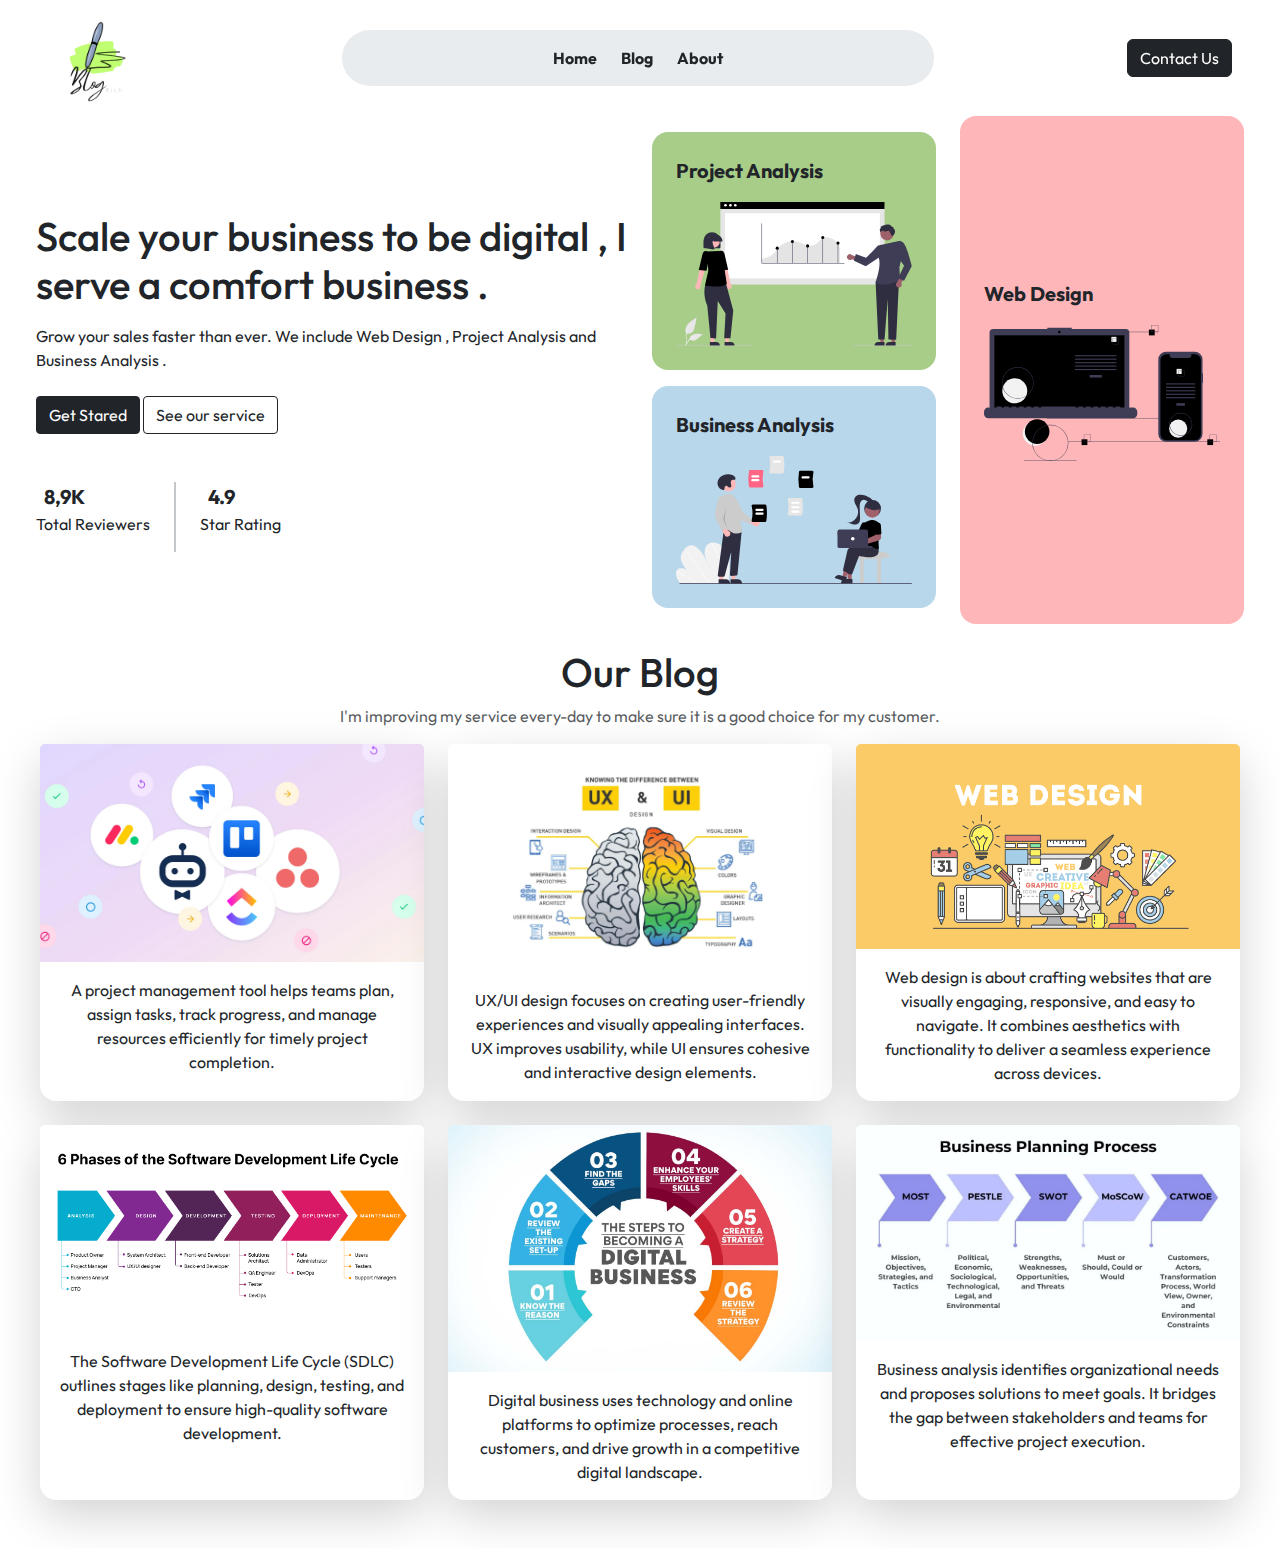
==== Code/HTML/blog-website/index.html @ 3004e8ea "PG" ====
<!DOCTYPE html>
<html lang="en">

<head>
    <meta charset="UTF-8">
    <meta name="viewport" content="width=device-width, initial-scale=1.0">
    <title>Blog 1990</title>
    <link rel="preconnect" href="https://fonts.googleapis.com">
    <link rel="preconnect" href="https://fonts.gstatic.com" crossorigin>
    <link href="https://fonts.googleapis.com/css2?family=Outfit:wght@100..900&display=swap" rel="stylesheet">
    <link rel="stylesheet" href="./index.css">
    <link rel="stylesheet" href="https://cdnjs.cloudflare.com/ajax/libs/font-awesome/6.7.1/css/all.min.css"
        integrity="sha512-5Hs3dF2AEPkpNAR7UiOHba+lRSJNeM2ECkwxUIxC1Q/FLycGTbNapWXB4tP889k5T5Ju8fs4b1P5z/iB4nMfSQ=="
        crossorigin="anonymous" referrerpolicy="no-referrer" />
    <link href="https://cdn.jsdelivr.net/npm/bootstrap@5.3.3/dist/css/bootstrap.min.css" rel="stylesheet"
        integrity="sha384-QWTKZyjpPEjISv5WaRU9OFeRpok6YctnYmDr5pNlyT2bRjXh0JMhjY6hW+ALEwIH" crossorigin="anonymous">
    <script src="https://cdn.jsdelivr.net/npm/bootstrap@5.3.3/dist/js/bootstrap.bundle.min.js"
        integrity="sha384-YvpcrYf0tY3lHB60NNkmXc5s9fDVZLESaAA55NDzOxhy9GkcIdslK1eN7N6jIeHz"
        crossorigin="anonymous"></script>
    <script src="data.js"></script>
</head>

<body>
    <div class="container-fluid-0 overflow-x-hidden">
        <nav class="navbar text-dark fixed-top px-5 d-none d-lg-flex">
            <img src="../../image/Blog-removebg-preview.png" alt="" style="width: 100px;">
            <div
                class="bg-body-secondary d-flex justify-content-center align-items-center border border-0 rounded-5 p-3 w-50 ">
                <ul class="d-flex flex-row list-group">
                    <a href="#home" class="nav-link fw-bold">Home</a>
                    <a href="#blog" class="nav-link mx-4 fw-bold">Blog</a>
                    <a href="#about" class="nav-link fw-bold">About</a>
                </ul>
            </div>
            <div>
                <button class="btn btn-dark">Contact Us</button>
            </div>
        </nav>
        <main class="">
            <!-- home -->
            <div id="home" class="row mx-lg-4 mx-2">
                <div class="col-lg-6 col-md-12 mt-5 pt-5">
                    <h1>Scale your business to be digital , I serve a comfort business . </h1>
                    <p class="my-3">Grow your sales faster than ever. We include Web Design , Project Analysis and
                        Business
                        Analysis
                        .
                    </p>
                    <!-- btn group -->
                    <div class="mt-4">
                        <button class="btn btn-dark rounded-1">Get Stared</button>
                        <button class="btn btn-outline-dark rounded-1">See our service</button>
                    </div>
                    <div class="d-flex mt-5">
                        <div class="d-flex flex-column align-items-start">
                            <div class="d-flex align-items-center fs-5 fw-bold">
                                <i class="fa-regular fa-user"></i>
                                <p class="m-auto ms-2">8,9K</p>
                            </div>
                            <p>Total Reviewers</p>
                        </div>
                        <div class="border border-secondary-subtle mx-4"></div>
                        <div class="d-flex flex-column align-items-start">
                            <div class="d-flex align-items-center fs-5 fw-bold">
                                <i class="fa-solid fa-star-of-life"></i>
                                <p class="m-auto ms-2">4.9</p>
                            </div>
                            <p>Star Rating</p>
                        </div>
                    </div>
                </div>
                <div class="col-lg-6 col-md-12 col-sm-12">
                    <div class="row">
                        <div class="col-lg-6 col-md-12 col-sm-12">
                            <div class="row my-3">
                                <div class="col-12 mb-3">
                                    <div class="border-0 rounded-4 p-4" style="background-color: #A8CD89;">
                                        <p class="fw-bold fs-5 mb-3">Project Analysis</p>
                                        <img src="../../image/business.svg" alt="Project Analysis"
                                            class="w-100 img-fluid">
                                    </div>
                                </div>
                                <div class="col-12">
                                    <div class="border-0 rounded-4 p-4" style="background-color: #B9D7EA;">
                                        <p class="fw-bold fs-5 mb-3">Business Analysis</p>
                                        <img src="../../image/management.svg" alt="Business Analysis"
                                            class="w-100 img-fluid">
                                    </div>
                                </div>
                            </div>
                        </div>
                        <div class="col-lg-6 col-md-12 col-sm-12">
                            <div class="border-0 rounded-4 h-100 p-4 d-flex flex-column justify-content-center"
                                style="background-color: #FFB6B9;">
                                <p class="fw-bold fs-5 mb-3">Web Design</p>
                                <img src="../../image/website.svg" alt="Web Design" class="w-100">
                            </div>
                        </div>
                    </div>
                </div>

            </div>
            <!-- Blog -->
            <div id="blog" class="row my-4 text-center justify-content-center mx-lg-3">
                <div class="px-5">
                    <h1 class="">Our Blog</h1>
                    <p class="text-body-secondary">I'm improving my service every-day to make sure it is a good
                        choice for my
                        customer.</p>
                </div>
                <div class="row justify-content-center">
                    <div class="col-lg-4 d-flex justify-content-center mb-4">
                        <div class="card border border-0 shadow-lg rounded-4">
                            <img src="../../image/PTool.webp" class="card-img-top w-100 m-auto " alt="">
                            <div class="card-body">
                                <p class="card-text">A project management tool helps teams plan, assign
                                    tasks, track
                                    progress, and manage resources efficiently for timely
                                    project completion.</p>
                            </div>
                        </div>
                    </div>
                    <div class="col-lg-4 d-flex justify-content-center mb-4">
                        <div class="card border border-0 shadow-lg rounded-4">
                            <img src="../../image/uxui.jpg" class="card-img-top w-100 m-auto " alt="">
                            <div class="card-body">
                                <p class="card-text">UX/UI design focuses on creating user-friendly
                                    experiences and
                                    visually appealing interfaces. UX improves usability,
                                    while UI ensures cohesive and interactive design elements.</p>
                            </div>
                        </div>
                    </div>
                    <div class="col-lg-4 d-flex justify-content-center mb-4">
                        <div class="card border border-0 shadow-lg rounded-4">
                            <img src="../../image/webdesign.png" class="card-img-top w-100 m-auto " alt="">
                            <div class="card-body">
                                <p class="card-text">Web design is about crafting websites that are
                                    visually
                                    engaging,
                                    responsive, and easy to navigate. It combines
                                    aesthetics with functionality to deliver a seamless experience across devices.</p>
                            </div>
                        </div>
                    </div>
                    <div class="col-lg-4 d-flex justify-content-center mb-4">
                        <div class="card border border-0 shadow-lg rounded-4">
                            <img src="../../image/sdlc.png" class="card-img-top w-100 m-auto " alt="">
                            <div class="card-body">
                                <p class="card-text">The Software Development Life Cycle (SDLC) outlines
                                    stages like
                                    planning, design, testing, and deployment to ensure
                                    high-quality software development.</p>
                            </div>
                        </div>
                    </div>
                    <div class="col-lg-4 d-flex justify-content-center mb-4">
                        <div class="card border border-0 shadow-lg rounded-4">
                            <img src="../../image/digital.jpg" class="card-img-top w-100 m-auto " alt="">
                            <div class="card-body">
                                <p class="card-text">Digital business uses technology and online platforms
                                    to optimize
                                    processes, reach customers, and drive growth in a
                                    competitive digital landscape.</p>
                            </div>
                        </div>
                    </div>
                    <div class="col-lg-4 d-flex justify-content-center mb-4">
                        <div class="card border border-0 shadow-lg rounded-4">
                            <img src="../../image/Bs.webp" class="card-img-top w-100 m-auto " alt="">
                            <div class="card-body">
                                <p class="card-text">Business analysis identifies organizational needs and
                                    proposes
                                    solutions to meet goals. It bridges the gap between
                                    stakeholders and teams for effective project execution.</p>
                            </div>
                        </div>
                    </div>

                </div>
            </div>

        </main>

</body>

</html>
---- Code/HTML/blog-website/index.css ----
*{
   font-family: "Outfit", serif;
}
body{
   background-color: #FBFBFB;
}
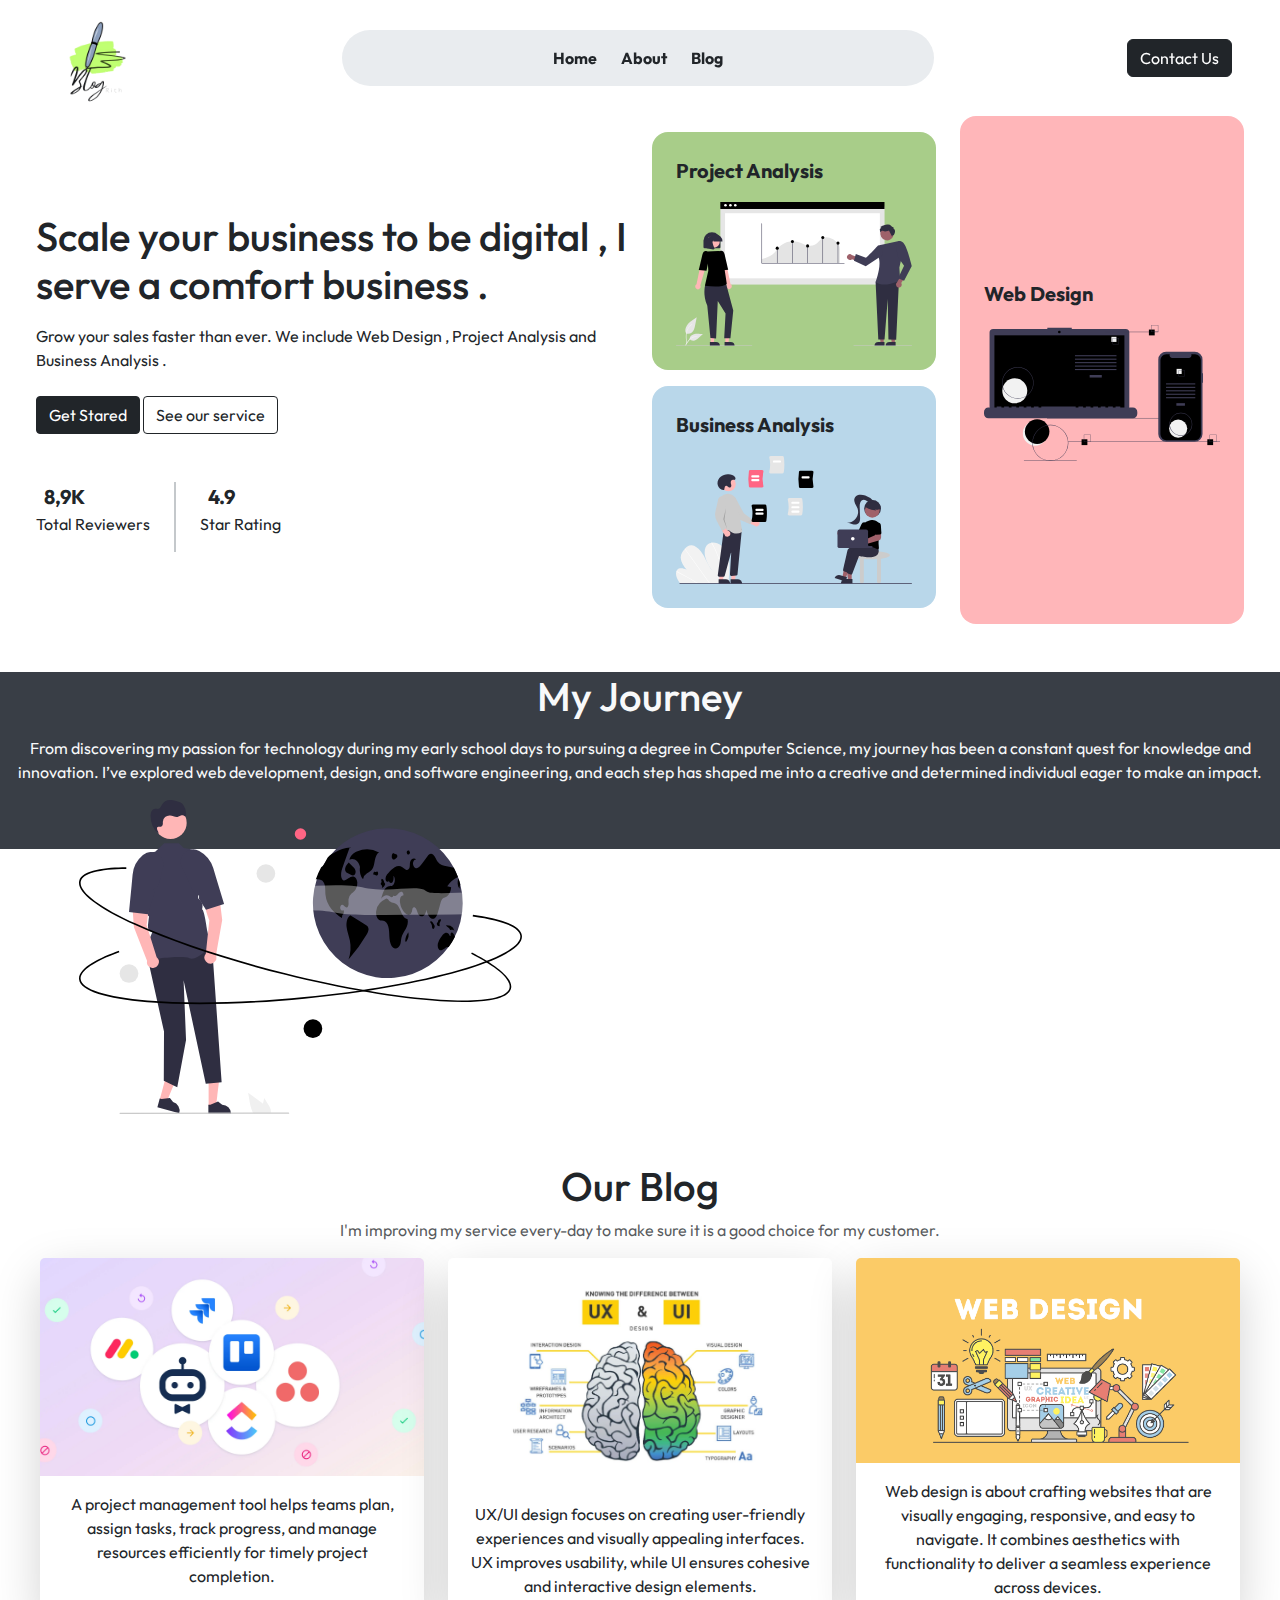
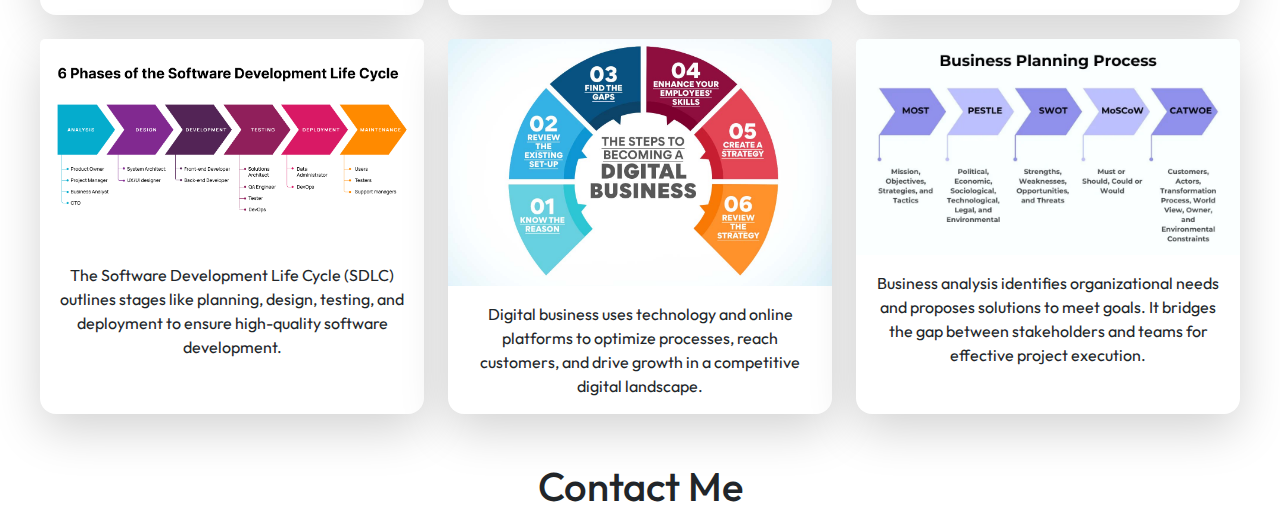
==== commit 720c51de: "PG" ====
--- a/Code/HTML/blog-website/index.html
+++ b/Code/HTML/blog-website/index.html
@@ -28,12 +28,12 @@
                 class="bg-body-secondary d-flex justify-content-center align-items-center border border-0 rounded-5 p-3 w-50 ">
                 <ul class="d-flex flex-row list-group">
                     <a href="#home" class="nav-link fw-bold">Home</a>
-                    <a href="#blog" class="nav-link mx-4 fw-bold">Blog</a>
-                    <a href="#about" class="nav-link fw-bold">About</a>
+                    <a href="#about" class="nav-link fw-bold mx-4">About</a>
+                    <a href="#blog" class="nav-link fw-bold">Blog</a>
                 </ul>
             </div>
             <div>
-                <button class="btn btn-dark">Contact Us</button>
+                <a class="btn btn-dark" href="#contact">Contact Us</a>
             </div>
         </nav>
         <main class="">
@@ -100,6 +100,27 @@
                 </div>
 
             </div>
+            <!-- about me -->
+            <div id="about" class="text-light my-5 position-relative">
+                <!-- bg about -->
+                <div class="position-absolute w-100 z-n1 top-0" style="height: 40%; background-color: #393E46;"></div>
+                <div class="row text-center">
+                    <h1 class="mb-3">My Journey</h1>
+                    <p class="text-light">
+                        From discovering my passion for technology during my early school days to pursuing a degree in
+                        Computer Science, my journey has been a constant quest for knowledge and innovation. I’ve
+                        explored web development, design, and software engineering, and each step has shaped me into a
+                        creative and determined individual eager to make an impact.
+                    </p>
+                    <div class="col-lg-6">
+                        <img src="../../image/journey.svg" alt="My Journey Image" class="img-fluid w-75">
+                    </div>
+                    <div class="col-lg-6">
+
+                    </div>
+                </div>
+            </div>
+
             <!-- Blog -->
             <div id="blog" class="row my-4 text-center justify-content-center mx-lg-3">
                 <div class="px-5">
@@ -179,7 +200,10 @@
 
                 </div>
             </div>
-
+            <!-- Contact -->
+            <div id="contact" class="row text-center">
+                <h1>Contact Me</h1>
+            </div>
         </main>
 
 </body>
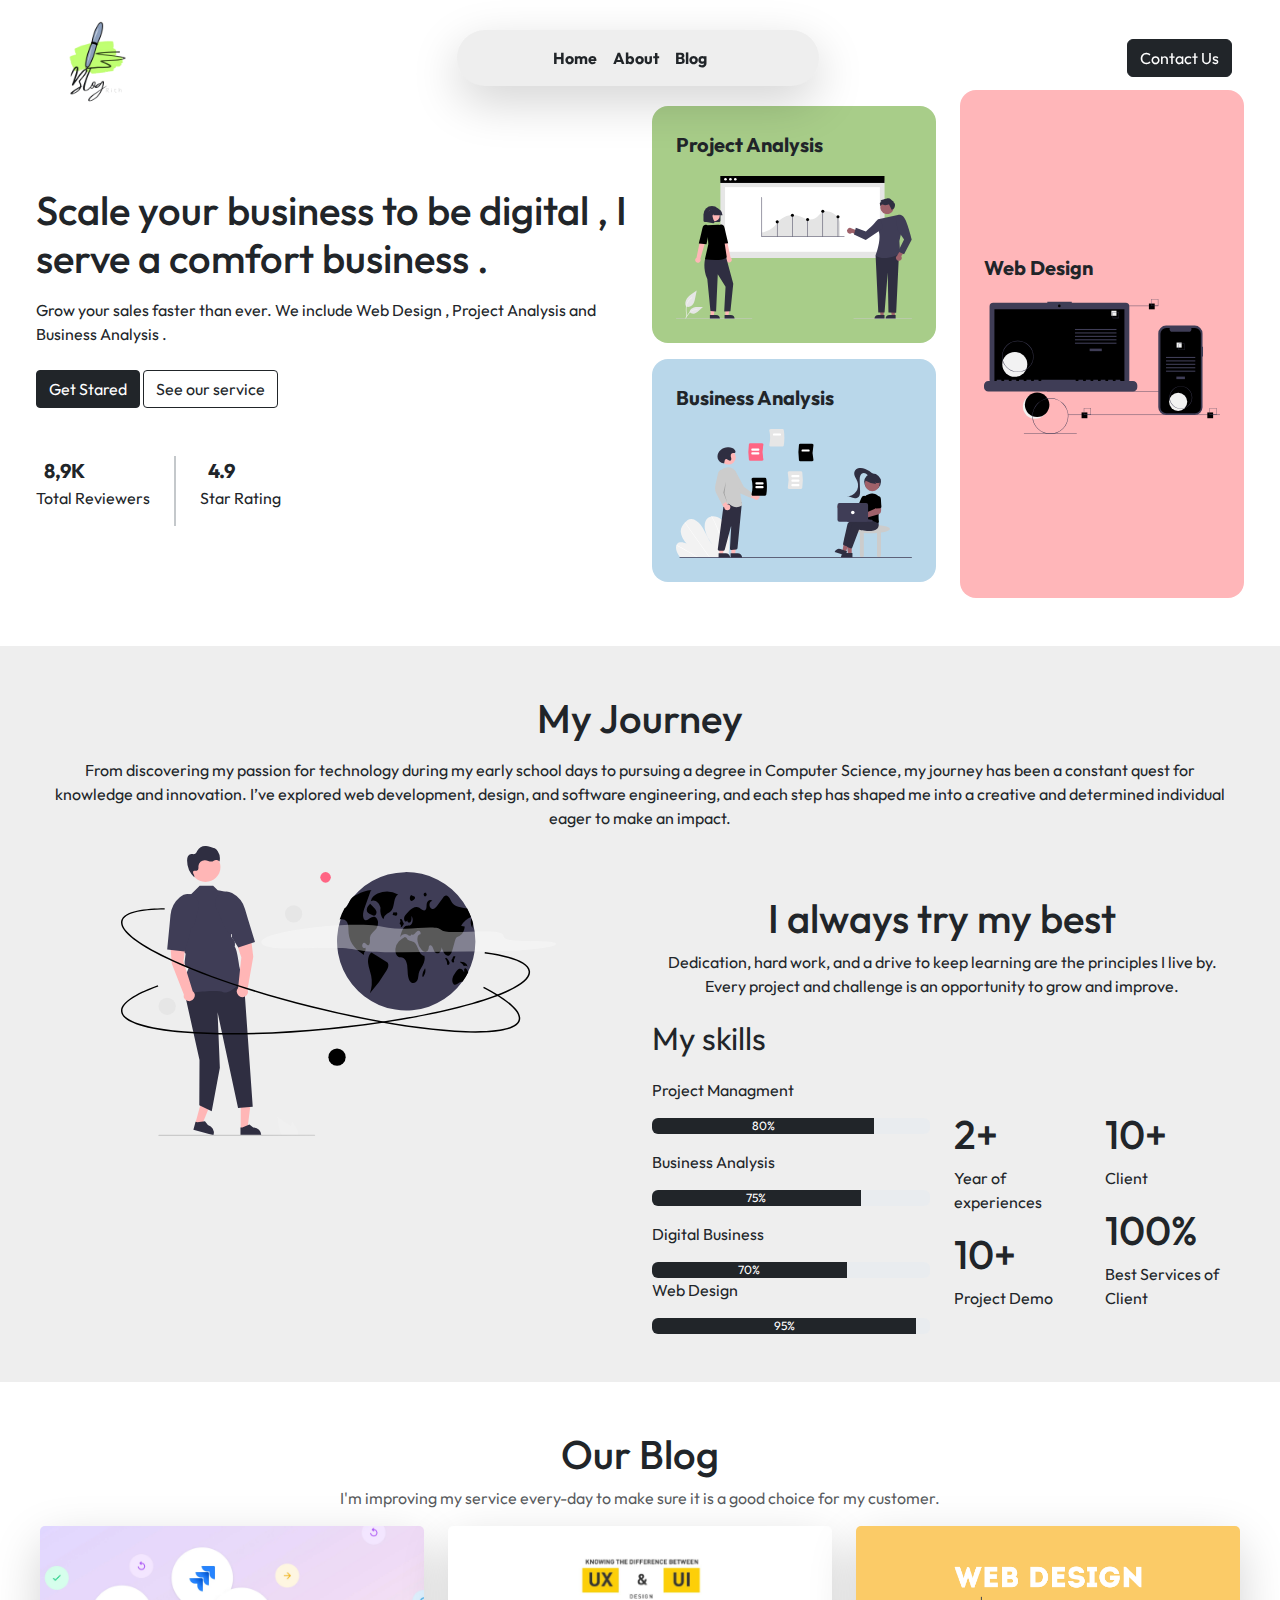
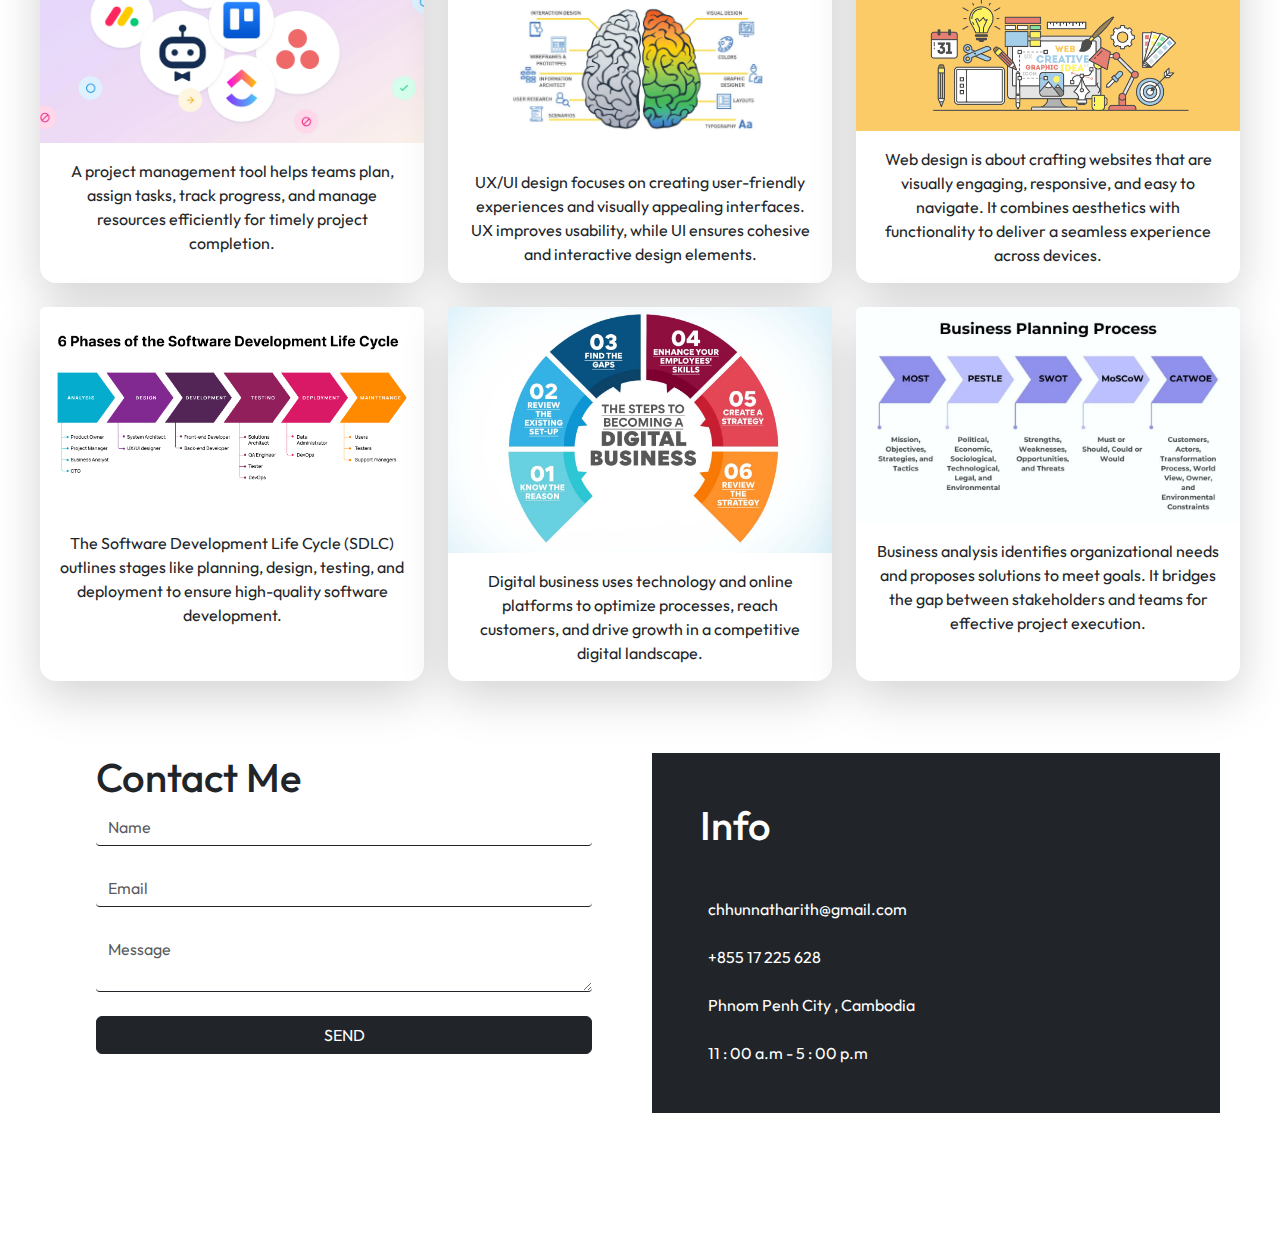
==== commit 376c8b4f: "PG" ====
--- a/Code/HTML/blog-website/index.html
+++ b/Code/HTML/blog-website/index.html
@@ -21,24 +21,27 @@
 </head>
 
 <body>
-    <div class="container-fluid-0 overflow-x-hidden">
-        <nav class="navbar text-dark fixed-top px-5 d-none d-lg-flex">
-            <img src="../../image/Blog-removebg-preview.png" alt="" style="width: 100px;">
-            <div
-                class="bg-body-secondary d-flex justify-content-center align-items-center border border-0 rounded-5 p-3 w-50 ">
-                <ul class="d-flex flex-row list-group">
+    <div id="home" class="container-fluid-0 overflow-x-hidden">
+        <nav class="navbar text-dark fixed-top px-5 d-flex">
+            <a href="#home">
+                <img src="../../image/Blog-removebg-preview.png" alt="" style="width: 100px;">
+            </a>
+            <div style="background-color: #EEEEEE" ;
+                class=" d-flex justify-content-center align-items-center border border-0 rounded-5 p-3 shadow-lg px-lg-5">
+                <ul class="d-flex flex-row list-group px-lg-5">
                     <a href="#home" class="nav-link fw-bold">Home</a>
-                    <a href="#about" class="nav-link fw-bold mx-4">About</a>
-                    <a href="#blog" class="nav-link fw-bold">Blog</a>
+                    <a href="#about" class="nav-link fw-bold mx-3">About</a>
+                    <a href="#blog" class="nav-link fw-bold me-3">Blog</a>
+                    <a href="#contact" class="nav-link fw-bold d-lg-none d-sm-block">Contact</a>
                 </ul>
             </div>
             <div>
-                <a class="btn btn-dark" href="#contact">Contact Us</a>
+                <a class="btn btn-dark d-none d-lg-block" href="#contact">Contact Us</a>
             </div>
         </nav>
-        <main class="">
+        <main class="" style="padding: 7% 0%">
             <!-- home -->
-            <div id="home" class="row mx-lg-4 mx-2">
+            <div class="row mx-lg-4 mx-2">
                 <div class="col-lg-6 col-md-12 mt-5 pt-5">
                     <h1>Scale your business to be digital , I serve a comfort business . </h1>
                     <p class="my-3">Grow your sales faster than ever. We include Web Design , Project Analysis and
@@ -101,12 +104,12 @@
 
             </div>
             <!-- about me -->
-            <div id="about" class="text-light my-5 position-relative">
+            <div id="about" class="text-light my-5 position-relative ">
                 <!-- bg about -->
-                <div class="position-absolute w-100 z-n1 top-0" style="height: 40%; background-color: #393E46;"></div>
-                <div class="row text-center">
+                <!-- <div class="position-absolute w-100 z-n1 top-0" style="height: 30%; background-color: #393E46;"></div> -->
+                <div class="row text-center text-dark p-5" style="background-color: #EEEEEE;">
                     <h1 class="mb-3">My Journey</h1>
-                    <p class="text-light">
+                    <p class="">
                         From discovering my passion for technology during my early school days to pursuing a degree in
                         Computer Science, my journey has been a constant quest for knowledge and innovation. I’ve
                         explored web development, design, and software engineering, and each step has shaped me into a
@@ -115,8 +118,74 @@
                     <div class="col-lg-6">
                         <img src="../../image/journey.svg" alt="My Journey Image" class="img-fluid w-75">
                     </div>
-                    <div class="col-lg-6">
-
+                    <div class="col-lg-6 mt-5 text-dark">
+                        <h1>I always try my best</h1>
+                        <p>
+                            Dedication, hard work, and a drive to keep learning are the principles I live by. Every
+                            project
+                            and challenge is an opportunity to grow and improve.
+                        </p>
+                        <div class="row text-start">
+                            <div class="col-lg-6">
+                                <p class="fs-2">My skills</p>
+                                <div>
+                                    <p>Project Managment </p>
+                                    <div class="progress" role="progressbar" aria-label="Success example"
+                                        aria-valuenow="25" aria-valuemin="0" aria-valuemax="100">
+
+                                        <div class="progress-bar bg-dark text-white" style="width: 80%">80%</div>
+                                    </div>
+                                </div>
+                                <div class="mt-3">
+                                    <p>Business Analysis</p>
+                                    <div class="progress" role="progressbar" aria-label="Success example"
+                                        aria-valuenow="25" aria-valuemin="0" aria-valuemax="100">
+
+                                        <div class="progress-bar bg-dark text-white" style="width: 75%">75%</div>
+                                    </div>
+                                </div>
+                                <div class="mt-3">
+                                    <p>Digital Business </p>
+                                    <div class="progress" role="progressbar" aria-label="Success example"
+                                        aria-valuenow="25" aria-valuemin="0" aria-valuemax="100">
+
+                                        <div class="progress-bar bg-dark text-white" style="width: 70%">70%</div>
+                                    </div>
+                                </div>
+                                <div>
+                                    <p>Web Design </p>
+                                    <div class="progress" role="progressbar" aria-label="Success example"
+                                        aria-valuenow="25" aria-valuemin="0" aria-valuemax="100">
+
+                                        <div class="progress-bar bg-dark text-white" style="width: 95%">95%</div>
+                                    </div>
+                                </div>
+                            </div>
+                            <div class="col-lg-6">
+                                <div class="row mt-5 pt-5">
+                                    <div class="col-6">
+                                        <div>
+                                            <h1>2+</h1>
+                                            <p>Year of experiences</p>
+                                        </div>
+                                        <div>
+                                            <h1>10+</h1>
+                                            <p>Project Demo</p>
+                                        </div>
+                                    </div>
+                                    <div class="col-6">
+                                        <div>
+                                            <h1>10+</h1>
+                                            <p>Client</p>
+                                        </div>
+                                        <div>
+                                            <h1>100%</h1>
+                                            <p>Best Services of Client</p>
+                                        </div>
+                                    </div>
+                                </div>
+                            </div>
+                        </div>
                     </div>
                 </div>
             </div>
@@ -201,11 +270,43 @@
                 </div>
             </div>
             <!-- Contact -->
-            <div id="contact" class="row text-center">
-                <h1>Contact Me</h1>
+            <div id="contact" class="position-relative row text-center m-5">
+                <div class="col-lg-6 px-5 mb-5">
+                    <h1 class="text-start">Contact Me</h1>
+                    <input type="text"
+                        class="form-control border-top-0 border-bottom-1 border-start-0 border-end-0 rounded-1 border-dark"
+                        placeholder="Name">
+                    <input type="text"
+                        class="form-control border-top-0 border-bottom-1 border-start-0 border-end-0 rounded-1 border-dark my-4"
+                        placeholder="Email">
+                    <textarea
+                        class="form-control border-top-0 border-bottom-1 border-start-0 border-end-0 rounded-1 border-dark mb-4"
+                        placeholder="Message"></textarea>
+                    <button class="btn btn-dark w-100 text-uppercase">Send</button>
+                </div>
+                <div class="col-lg-6">
+                    <div class="bg-dark text-white text-start p-5">
+                        <h1 class="mb-5">Info</h1>
+                        <div class="d-flex align-items-center">
+                            <i class="fa-regular fa-envelope"></i>
+                            <p class="m-auto ms-2">chhunnatharith@gmail.com</p>
+                        </div>
+                        <div class="d-flex align-items-center my-4">
+                            <i class="fa-solid fa-phone"></i>
+                            <p class="m-auto ms-2">+855 17 225 628</p>
+                        </div>
+                        <div class="d-flex align-items-center my-4">
+                            <i class="fa-solid fa-building"></i>
+                            <p class="m-auto ms-2">Phnom Penh City , Cambodia</p>
+                        </div>
+                        <div class="d-flex align-items-center">
+                            <i class="fa-regular fa-clock"></i>
+                            <p class="m-auto ms-2">11 : 00 a.m - 5 : 00 p.m</p>
+                        </div>
+                    </div>
+                </div>
             </div>
         </main>
-
 </body>
 
 </html>--- a/Code/HTML/blog-website/index.css
+++ b/Code/HTML/blog-website/index.css
@@ -3,4 +3,10 @@
 }
 body{
    background-color: #FBFBFB;
+}
+.navbar-scrolled {
+   background-color: #EEEEEE !important;
+   /* Customize with your desired color */
+   transition: background-color 0.3s ease;
+   box-shadow: rgba(100, 100, 111, 0.2) 0px 7px 29px 0px;
 }